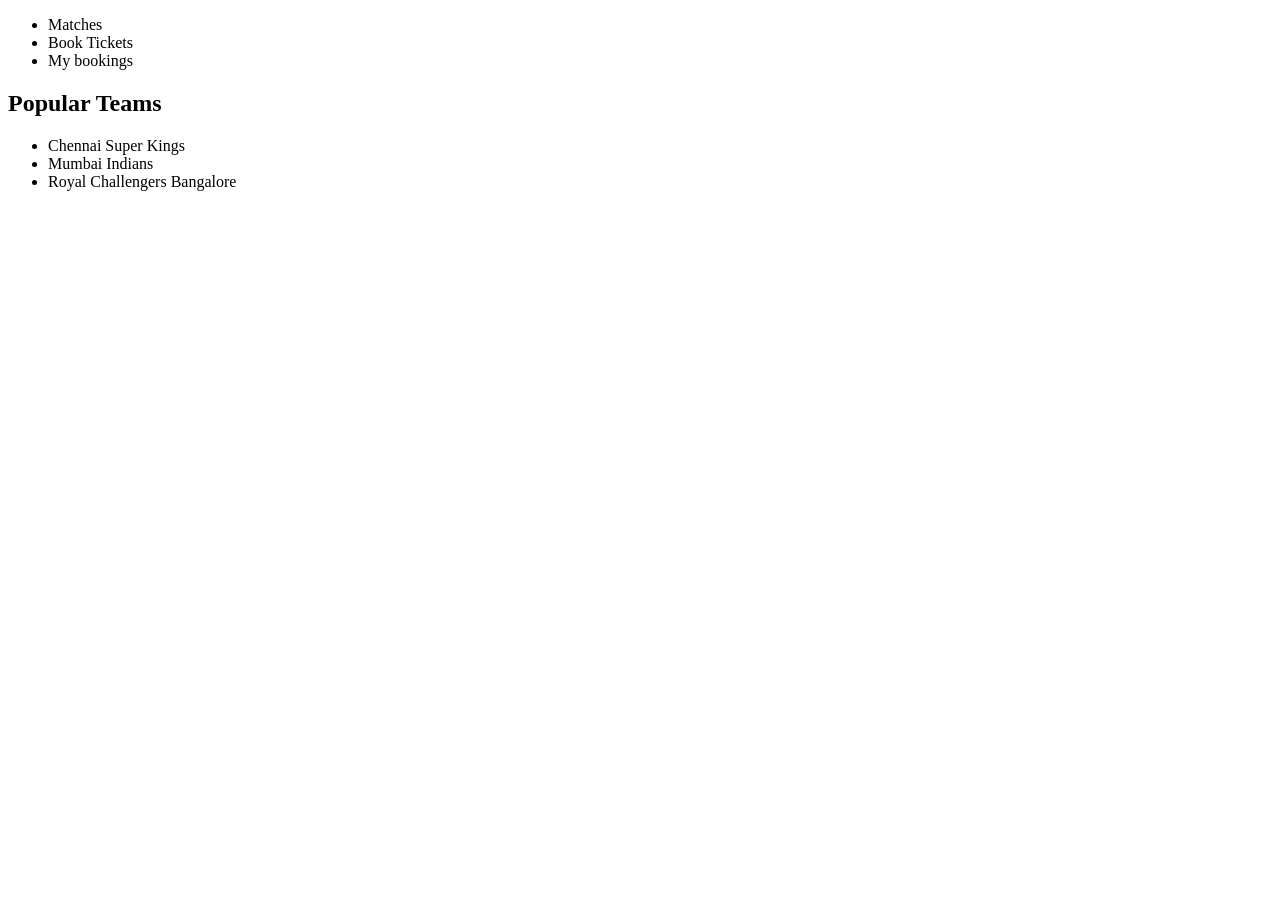
==== home.html @ 3f8cccc6 "Initial commit" ====
<!DOCTYPE html>
<html lang="en">
  
  <body>

    <nav>
      <ul>
        <li>Matches</li>
        <li>Book Tickets</li>
        <li>My bookings</li>
      </ul>
    </nav>
    
    <h2>Popular Teams</h2>
    <ul>
      <li>Chennai Super Kings</li>
      <li>Mumbai Indians</li>
      <li> Royal Challengers Bangalore</li>
    </ul>
  </body>
</html>
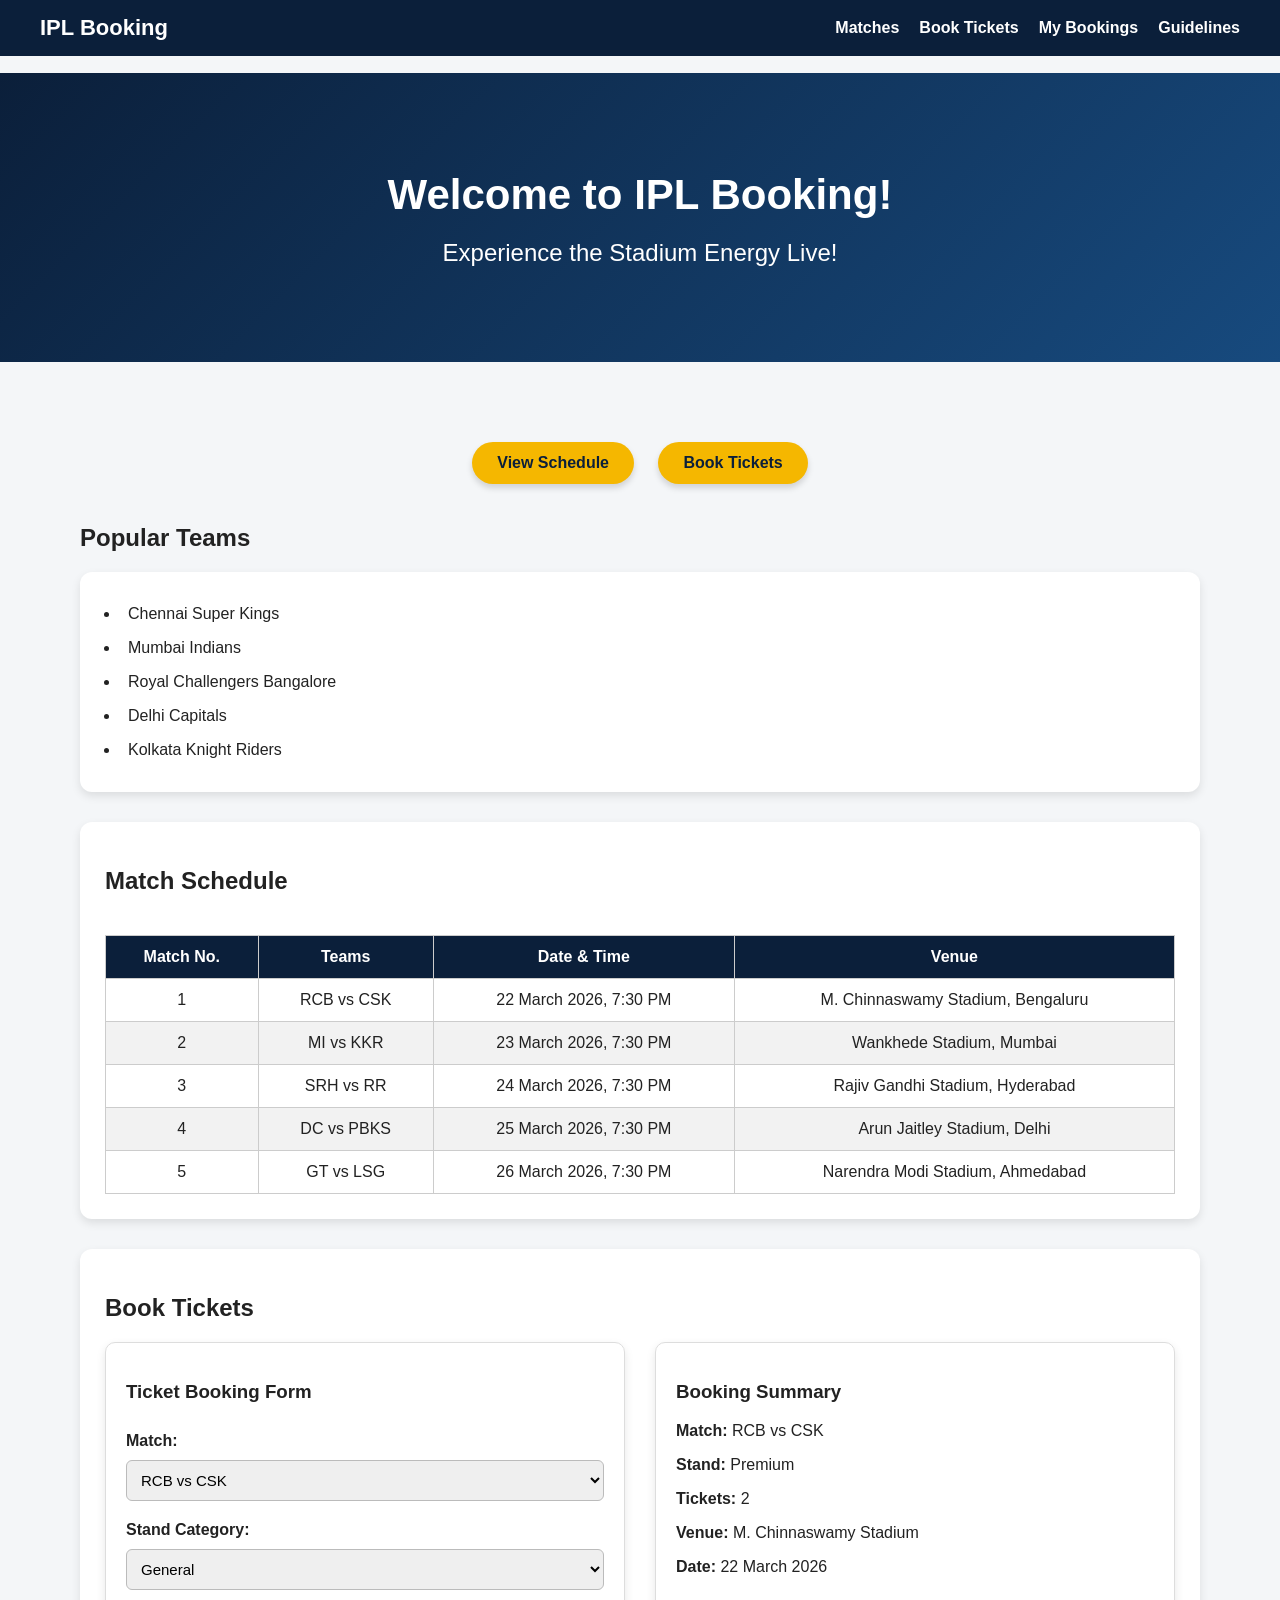
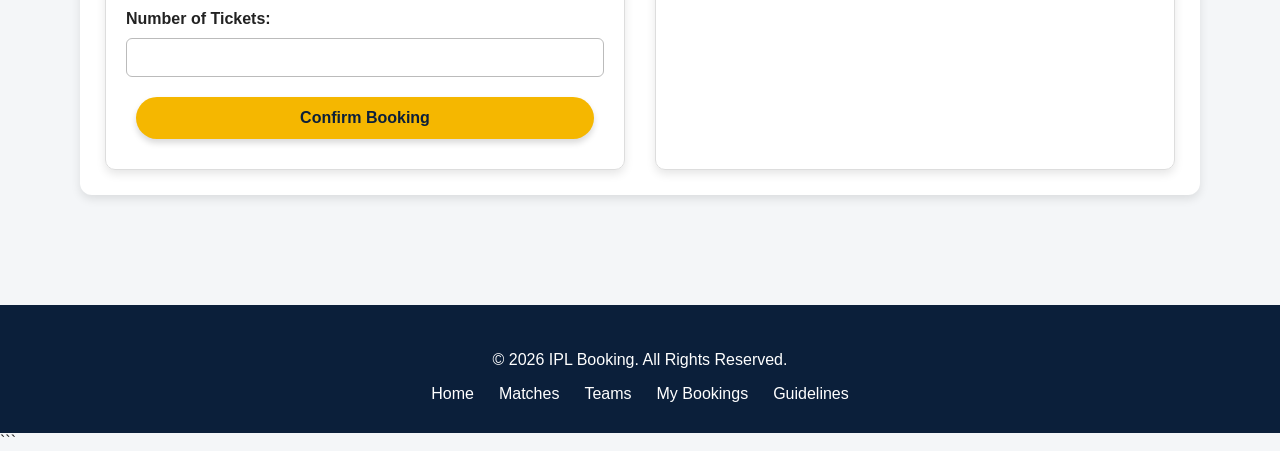
==== commit c7e93a24: "updated flexbox and added css grid" ====
--- a/home.html
+++ b/home.html
@@ -1,21 +1,258 @@
 <!DOCTYPE html>
+
 <html lang="en">
-  
-  <body>
-
-    <nav>
-      <ul>
-        <li>Matches</li>
-        <li>Book Tickets</li>
-        <li>My bookings</li>
-      </ul>
+
+<head>
+    <meta charset="UTF-8">
+    <meta name="viewport" content="width=device-width, initial-scale=1.0">
+    <link rel="stylesheet" href="styles.css">
+    <title>IPL Booking</title>
+</head>
+
+<body>
+
+```
+<!-- Navigation -->
+<nav class="main-nav">
+
+    <div class="nav-container">
+
+        <div class="logo">
+            IPL Booking
+        </div>
+
+        <div class="nav-links">
+            <a href="matches.html">Matches</a>
+            <a href="teams.html">Book Tickets</a>
+            <a href="tickets.html">My Bookings</a>
+            <a href="guidelines.html">Guidelines</a>
+        </div>
+
+    </div>
+
+</nav>
+
+
+<!-- Header / Hero -->
+<header>
+
+    <h1>Welcome to IPL Booking!</h1>
+
+    <h2>Experience the Stadium Energy Live!</h2>
+
+</header>
+
+
+<!-- Main Content -->
+<main>
+
+    <!-- Buttons -->
+    <div class="hero-buttons">
+
+        <button>View Schedule</button>
+
+        <button>Book Tickets</button>
+
+    </div>
+
+
+    <!-- Popular Teams -->
+    <h2>Popular Teams</h2>
+
+    <ul class="team-list">
+
+        <li>Chennai Super Kings</li>
+
+        <li>Mumbai Indians</li>
+
+        <li>Royal Challengers Bangalore</li>
+
+        <li>Delhi Capitals</li>
+
+        <li>Kolkata Knight Riders</li>
+
+    </ul>
+
+
+    <!-- Match Schedule -->
+    <section>
+
+        <h2>Match Schedule</h2>
+
+        <!-- Table wrapper for horizontal scrolling -->
+        <div class="table-container">
+
+            <table>
+
+                <thead>
+
+                    <tr>
+                        <th>Match No.</th>
+                        <th>Teams</th>
+                        <th>Date & Time</th>
+                        <th>Venue</th>
+                    </tr>
+
+                </thead>
+
+                <tbody>
+
+                    <tr>
+                        <td>1</td>
+                        <td>RCB vs CSK</td>
+                        <td>22 March 2026, 7:30 PM</td>
+                        <td>M. Chinnaswamy Stadium, Bengaluru</td>
+                    </tr>
+
+                    <tr>
+                        <td>2</td>
+                        <td>MI vs KKR</td>
+                        <td>23 March 2026, 7:30 PM</td>
+                        <td>Wankhede Stadium, Mumbai</td>
+                    </tr>
+
+                    <tr>
+                        <td>3</td>
+                        <td>SRH vs RR</td>
+                        <td>24 March 2026, 7:30 PM</td>
+                        <td>Rajiv Gandhi Stadium, Hyderabad</td>
+                    </tr>
+
+                    <tr>
+                        <td>4</td>
+                        <td>DC vs PBKS</td>
+                        <td>25 March 2026, 7:30 PM</td>
+                        <td>Arun Jaitley Stadium, Delhi</td>
+                    </tr>
+
+                    <tr>
+                        <td>5</td>
+                        <td>GT vs LSG</td>
+                        <td>26 March 2026, 7:30 PM</td>
+                        <td>Narendra Modi Stadium, Ahmedabad</td>
+                    </tr>
+
+                </tbody>
+
+            </table>
+
+        </div>
+
+    </section>
+
+
+    <!-- Booking Section -->
+    <section class="booking-section">
+
+        <h2>Book Tickets</h2>
+
+
+        <!-- CSS GRID -->
+        <div class="booking-grid">
+
+
+            <!-- Booking Form -->
+            <div class="booking-form">
+
+                <h3>Ticket Booking Form</h3>
+
+                <form action="/confirm" method="post">
+
+                    <label for="match">Match:</label>
+
+                    <select id="match" name="match">
+
+                        <option>RCB vs CSK</option>
+
+                        <option>MI vs KKR</option>
+
+                        <option>SRH vs RR</option>
+
+                        <option>DC vs PBKS</option>
+
+                        <option>GT vs LSG</option>
+
+                    </select>
+
+
+                    <label for="stand">Stand Category:</label>
+
+                    <select id="stand" name="stand">
+
+                        <option>General</option>
+
+                        <option>Premium</option>
+
+                        <option>VIP</option>
+
+                    </select>
+
+
+                    <label for="quantity">Number of Tickets:</label>
+
+                    <input
+                        type="number"
+                        id="quantity"
+                        name="quantity"
+                        min="1"
+                    >
+
+
+                    <button type="submit">
+                        Confirm Booking
+                    </button>
+
+                </form>
+
+            </div>
+
+
+            <!-- Booking Summary -->
+            <div class="booking-summary">
+
+                <h3>Booking Summary</h3>
+
+                <p><strong>Match:</strong> RCB vs CSK</p>
+
+                <p><strong>Stand:</strong> Premium</p>
+
+                <p><strong>Tickets:</strong> 2</p>
+
+                <p><strong>Venue:</strong> M. Chinnaswamy Stadium</p>
+
+                <p><strong>Date:</strong> 22 March 2026</p>
+
+            </div>
+
+        </div>
+
+    </section>
+
+</main>
+
+
+<!-- Footer -->
+<footer>
+
+    <p>&copy; 2026 IPL Booking. All Rights Reserved.</p>
+
+    <nav class="footer-nav">
+
+        <a href="index.html">Home</a>
+
+        <a href="matches.html">Matches</a>
+
+        <a href="teams.html">Teams</a>
+
+        <a href="tickets.html">My Bookings</a>
+
+        <a href="guidelines.html">Guidelines</a>
+
     </nav>
-    
-    <h2>Popular Teams</h2>
-    <ul>
-      <li>Chennai Super Kings</li>
-      <li>Mumbai Indians</li>
-      <li> Royal Challengers Bangalore</li>
-    </ul>
-  </body>
-</html>+
+</footer>
+```
+
+</body>
+
+</html>
--- a/styles.css
+++ b/styles.css
@@ -0,0 +1,473 @@
+/* =========================
+CSS VARIABLES
+========================= */
+
+:root {
+--primary: #0b1f3a;
+--accent: #f5b700;
+--background: #f4f6f8;
+--text: #222;
+--white: #ffffff;
+}
+
+/* =========================
+GENERAL
+========================= */
+
+* {
+  box-sizing: border-box;
+  }
+
+body {
+font-family: Arial, sans-serif;
+margin: 0;
+padding: 0;
+background-color: var(--background);
+color: var(--text);
+}
+
+/* =========================
+NAVIGATION
+========================= */
+
+.main-nav {
+position: fixed;
+top: 0;
+left: 0;
+width: 100%;
+
+background-color: var(--primary);
+
+padding: 15px;
+
+z-index: 1000;
+
+}
+
+/* FLEXBOX */
+
+.nav-container {
+display: flex;
+
+justify-content: space-between;
+
+align-items: center;
+
+max-width: 1200px;
+
+margin: auto;
+
+}
+
+/* Logo */
+
+.logo {
+color: var(--white);
+
+font-size: 22px;
+
+font-weight: bold;
+
+}
+
+/* Navigation Links */
+
+.nav-links {
+display: flex;
+
+gap: 20px;
+
+}
+
+.nav-links a {
+color: var(--white);
+
+text-decoration: none;
+
+font-weight: bold;
+
+}
+
+.nav-links a:hover {
+color: var(--accent);
+}
+
+/* =========================
+HEADER / HERO
+========================= */
+
+header {
+margin-top: 55px;
+
+
+text-align: center;
+
+padding: 70px 20px;
+
+background: linear-gradient(
+    135deg,
+    var(--primary),
+    #174a7e
+);
+
+color: var(--white);
+
+
+}
+
+header h1 {
+font-size: 42px;
+
+margin-bottom: 10px;
+
+}
+
+header h2 {
+font-weight: normal;
+
+margin-bottom: 25px;
+
+}
+
+/* =========================
+MAIN CONTENT
+========================= */
+
+main {
+padding: 40px;
+
+max-width: 1200px;
+
+margin: auto;
+
+}
+
+/* =========================
+BUTTON AREA
+========================= */
+
+.hero-buttons {
+text-align: center;
+
+margin: 30px 0;
+
+}
+
+/* =========================
+BUTTONS
+========================= */
+
+button {
+padding: 12px 25px;
+margin: 10px;
+
+background-color: var(--accent);
+
+color: var(--primary);
+
+border: none;
+
+border-radius: 25px;
+
+cursor: pointer;
+
+font-weight: bold;
+
+font-size: 16px;
+
+box-shadow: 0 4px 6px rgba(0, 0, 0, 0.15);
+
+}
+
+button:hover {
+background-color: var(--primary);
+color: var(--white);
+
+transition: 0.3s;
+
+}
+
+/* =========================
+TEAM LIST
+========================= */
+
+.team-list {
+background-color: var(--white);
+
+padding: 25px 40px;
+
+border-radius: 12px;
+
+box-shadow: 0 4px 10px rgba(0, 0, 0, 0.1);
+
+}
+
+.team-list li {
+padding: 8px;
+}
+
+/* =========================
+SECTIONS / CARDS
+========================= */
+
+section {
+background-color: var(--white);
+
+padding: 25px;
+
+margin: 30px 0;
+
+border-radius: 12px;
+
+box-shadow: 0 4px 10px rgba(0, 0, 0, 0.1);
+
+}
+
+/* =========================
+TABLE
+========================= */
+
+/* Allows horizontal scrolling */
+
+.table-container {
+overflow-x: auto;
+}
+
+table {
+width: 100%;
+
+border-collapse: collapse;
+
+margin-top: 20px;
+
+min-width: 700px;
+
+}
+
+th,
+td {
+border: 1px solid #ccc;
+
+padding: 12px;
+
+text-align: center;
+
+}
+
+th {
+background-color: var(--primary);
+color: var(--white);
+
+}
+
+tr:nth-child(even) {
+background-color: #f2f2f2;
+}
+
+tr:hover {
+background-color: #fff3c4;
+}
+
+/* =========================
+BOOKING GRID
+========================= */
+
+/* CSS GRID */
+
+.booking-grid {
+display: grid;
+
+grid-template-columns: 1fr 1fr;
+
+gap: 30px;
+
+}
+
+/* Booking Form Card */
+
+.booking-form {
+padding: 20px;
+
+border: 1px solid #ddd;
+
+border-radius: 10px;
+
+box-shadow: 0 4px 10px rgba(0, 0, 0, 0.1);
+
+}
+
+/* Booking Summary Card */
+
+.booking-summary {
+padding: 20px;
+
+border: 1px solid #ddd;
+
+border-radius: 10px;
+
+box-shadow: 0 4px 10px rgba(0, 0, 0, 0.1);
+
+}
+
+/* =========================
+FORM
+========================= */
+
+form {
+display: flex;
+
+flex-direction: column;
+
+gap: 10px;
+
+}
+
+label {
+font-weight: bold;
+
+margin-top: 10px;
+
+}
+
+select,
+input {
+padding: 10px;
+
+border: 1px solid #bbb;
+
+border-radius: 6px;
+
+font-size: 15px;
+
+}
+
+select:focus,
+input:focus {
+outline: 2px solid var(--accent);
+}
+
+/* =========================
+FOOTER
+========================= */
+
+footer {
+background-color: var(--primary);
+
+color: var(--white);
+
+text-align: center;
+
+padding: 30px;
+
+margin-top: 40px;
+
+}
+
+.footer-nav {
+display: flex;
+
+justify-content: center;
+
+gap: 25px;
+
+margin-top: 15px;
+
+
+}
+
+.footer-nav a {
+color: var(--white);
+
+text-decoration: none;
+
+}
+
+.footer-nav a:hover {
+color: var(--accent);
+}
+
+/* =========================
+TABLET
+========================= */
+
+@media (max-width: 768px) {
+
+/* Navigation becomes vertical */
+
+.nav-container {
+    flex-direction: column;
+
+    gap: 10px;
+}
+
+.nav-links {
+    flex-direction: column;
+
+    align-items: center;
+
+    gap: 10px;
+}
+
+
+/* Booking columns become one column */
+
+.booking-grid {
+    grid-template-columns: 1fr;
+}
+
+
+/* Reduce main padding */
+
+main {
+    padding: 20px;
+}
+
+
+
+header h1 {
+    font-size: 32px;
+}
+
+header h2 {
+    font-size: 18px;
+}
+
+}
+
+/* =========================
+MOBILE
+========================= */
+
+@media (max-width: 480px) {
+
+header {
+    padding: 50px 15px;
+}
+
+header h1 {
+    font-size: 26px;
+}
+
+header h2 {
+    font-size: 16px;
+}
+
+main {
+    padding: 10px;
+}
+
+section {
+    padding: 15px;
+}
+
+.footer-nav {
+    flex-direction: column;
+
+    gap: 10px;
+}
+
+button {
+    width: 90%;
+}
+
+}
